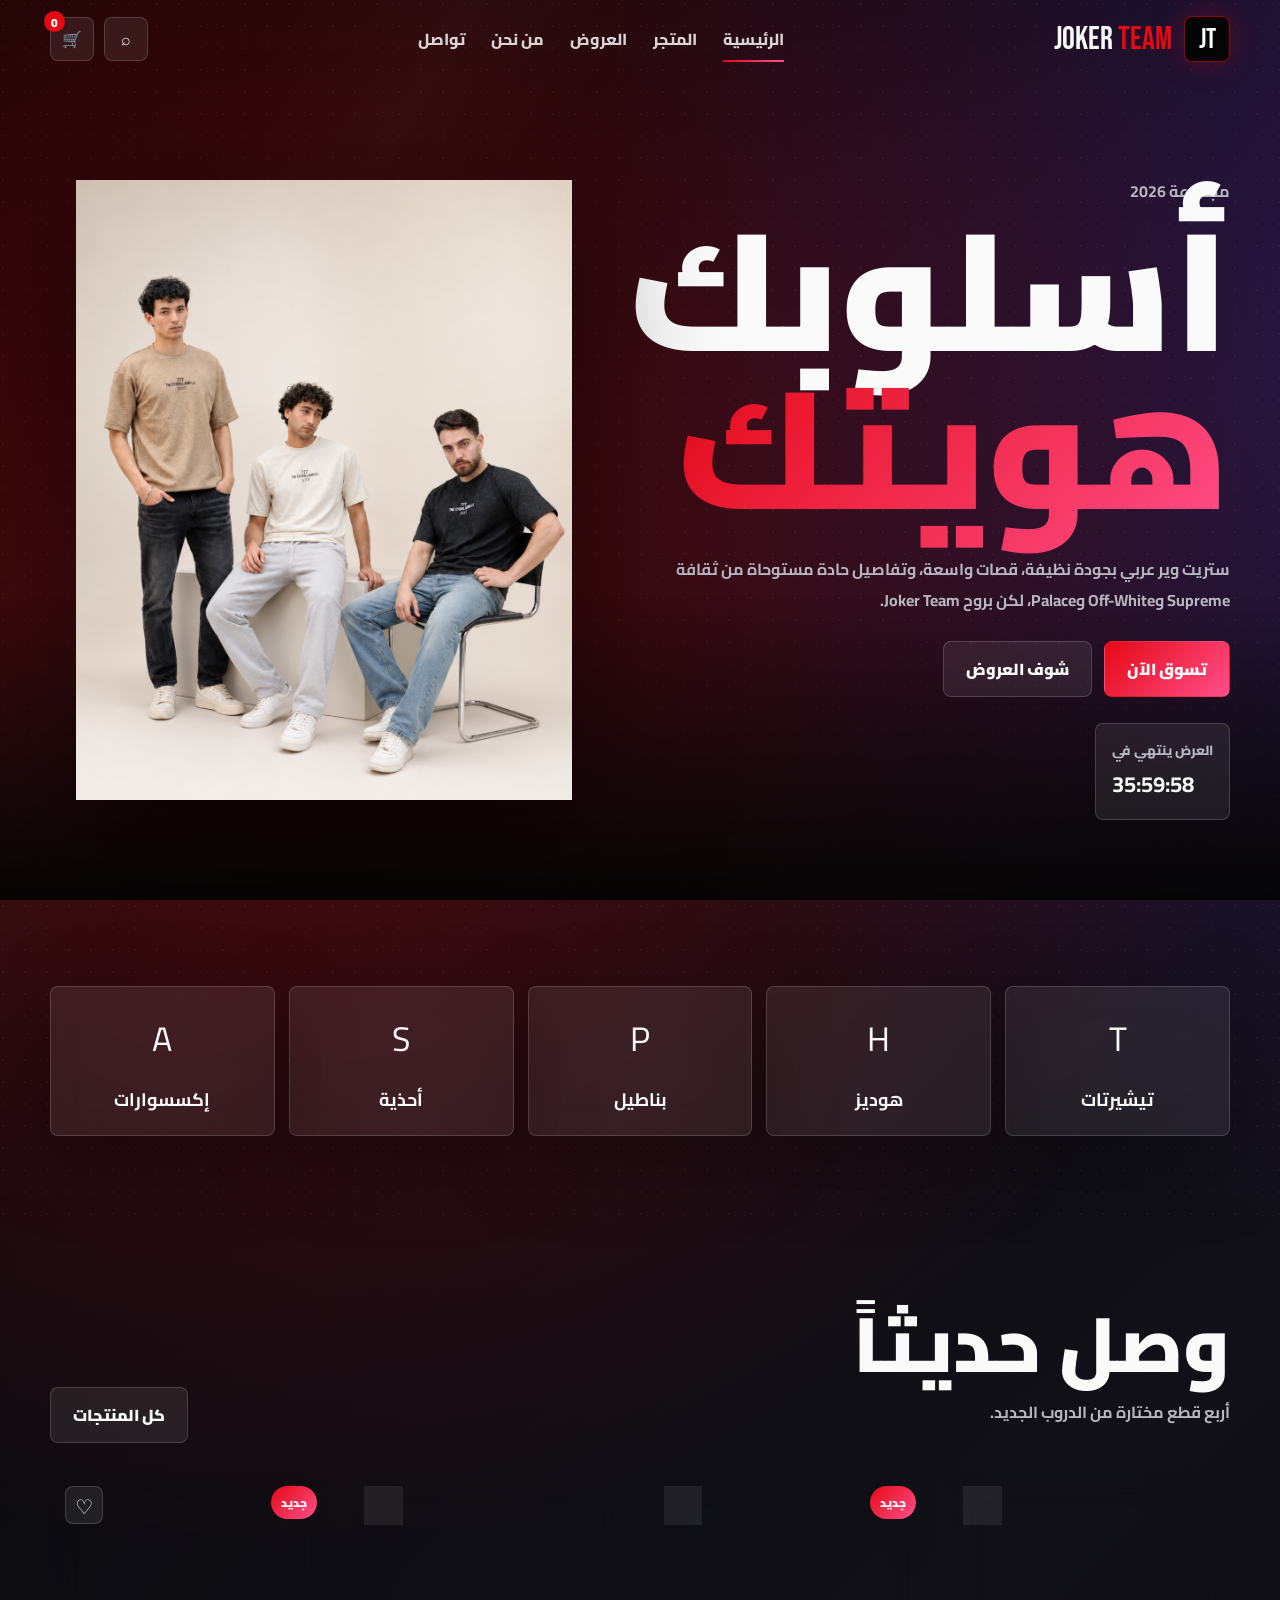
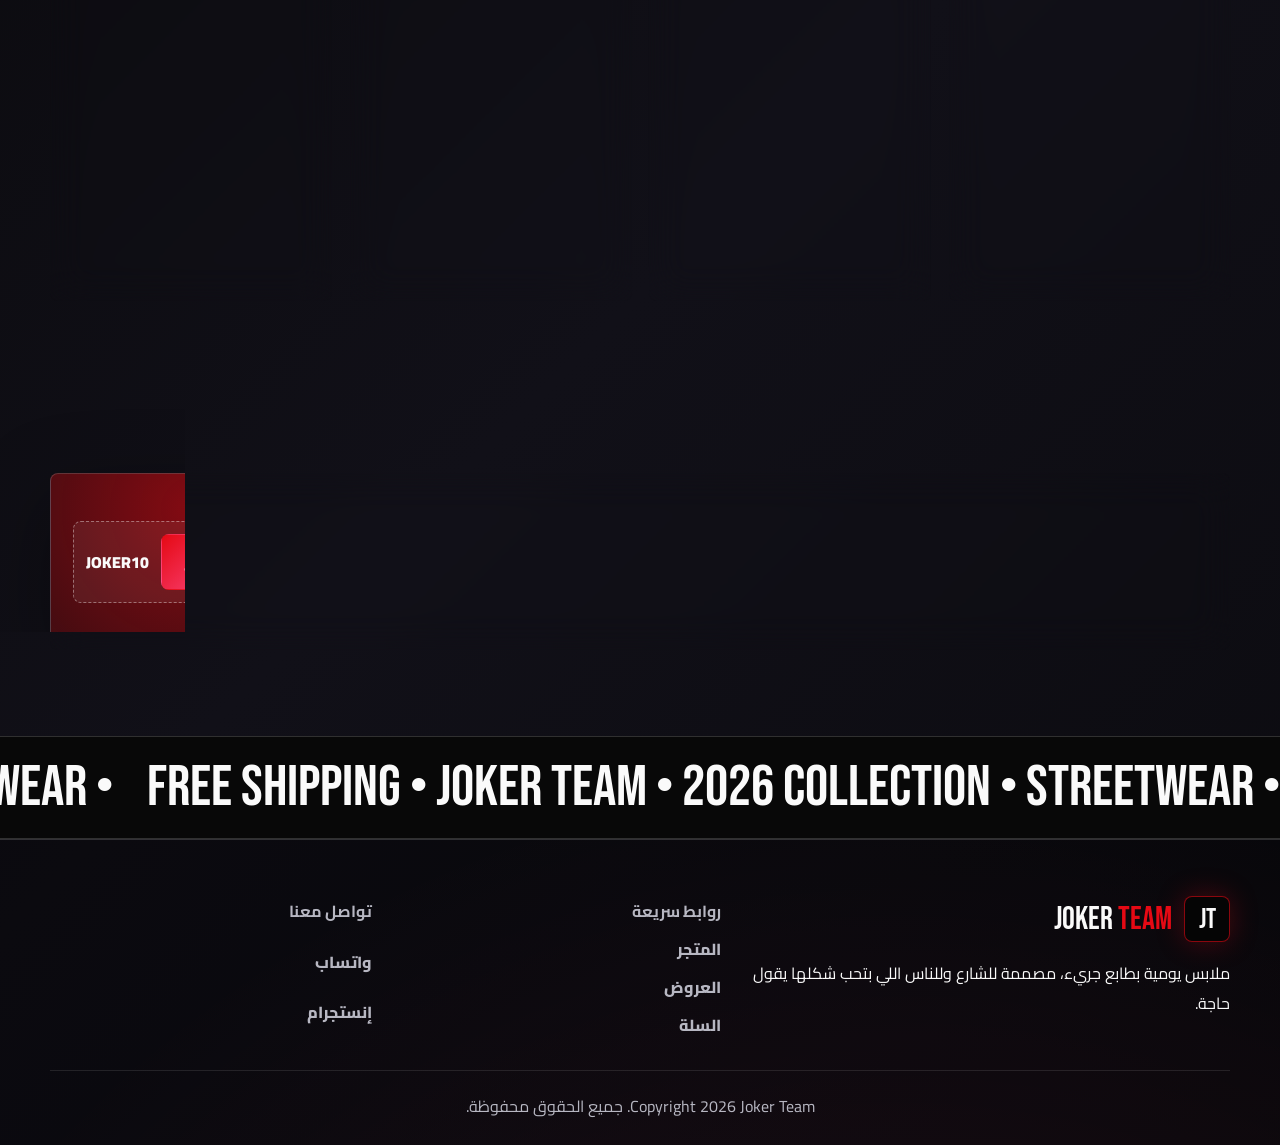
==== index.html @ e605598d "first upload" ====
<!DOCTYPE html>
<html lang="ar" dir="rtl">
<head>
  <meta charset="UTF-8">
  <meta name="viewport" content="width=device-width, initial-scale=1.0">
  <meta name="description" content="Joker Team متجر ستريت وير عربي بستايل عالمي، تيشيرتات، هوديز، بناطيل، أحذية وإكسسوارات.">
  <meta property="og:title" content="Joker Team | أسلوبك هويتك">
  <meta property="og:description" content="مجموعة 2026 من Joker Team بخصم أول طلب JOKER10.">
  <meta property="og:image" content="images/hero.png">
  <title>Joker Team | أسلوبك هويتك</title>
  <link rel="icon" href="data:image/svg+xml,%3Csvg xmlns='http://www.w3.org/2000/svg' viewBox='0 0 64 64'%3E%3Crect width='64' height='64' fill='%230A0A0A'/%3E%3Ctext x='32' y='43' font-size='28' text-anchor='middle' fill='%23E50914' font-family='Arial' font-weight='900'%3EJT%3C/text%3E%3C/svg%3E">
  <link rel="stylesheet" href="css/animations.css">
  <link rel="stylesheet" href="css/style.css">
</head>
<body>
  <div class="loader" data-loader><div class="loader-mark">JT</div></div>
  <header class="site-header" data-header>
    <nav class="navbar container" aria-label="التنقل الرئيسي">
      <a class="brand" href="index.html"><span class="brand-logo">JT</span><span class="brand-text">Joker <strong>Team</strong></span></a>
      <ul class="nav-links">
        <li><a class="active" href="index.html">الرئيسية</a></li>
        <li><a href="products.html">المتجر</a></li>
        <li><a href="offers.html">العروض</a></li>
        <li><a href="about.html">من نحن</a></li>
        <li><a href="contact.html">تواصل</a></li>
      </ul>
      <div class="nav-actions">
        <a class="icon-btn" href="search.html" aria-label="البحث">⌕</a>
        <a class="icon-btn" href="cart.html" aria-label="السلة">🛒<span class="cart-count" data-cart-count>0</span></a>
        <button class="menu-toggle" type="button" data-menu-toggle aria-label="فتح القائمة"><span></span><span></span><span></span></button>
      </div>
    </nav>
  </header>
  <aside class="mobile-drawer" data-mobile-drawer>
    <div class="drawer-top"><span class="brand-logo">JT</span><button class="drawer-close" data-drawer-close aria-label="إغلاق القائمة">×</button></div>
    <ul class="drawer-links">
      <li><a href="index.html">الرئيسية</a></li><li><a href="products.html">المتجر</a></li><li><a href="offers.html">العروض</a></li><li><a href="about.html">من نحن</a></li><li><a href="contact.html">تواصل</a></li>
    </ul>
  </aside>

  <main>
    <section class="hero">
      <div class="container hero-grid">
        <div class="hero-copy fade-in">
          <p class="eyebrow">مجموعة 2026</p>
          <h1>أسلوبك<br><span>هويتك</span></h1>
          <p>ستريت وير عربي بجودة نظيفة، قصات واسعة، وتفاصيل حادة مستوحاة من ثقافة Supreme وOff-White وPalace، لكن بروح Joker Team.</p>
          <div class="hero-actions">
            <a class="btn btn-primary" href="products.html">تسوق الآن</a>
            <a class="btn btn-ghost" href="offers.html">شوف العروض</a>
          </div>
          <div class="countdown"><small>العرض ينتهي في</small><strong data-countdown>36:00:00</strong></div>
        </div>
        <div class="hero-visual" data-parallax>
          <img class="float-animation" src="images/hero.png" alt="Joker Team 2026 collection" loading="eager">
        </div>
      </div>
    </section>

    <section class="section">
      <div class="container">
        <div class="category-strip fade-in">
          <a class="category-card" href="category.html?category=tshirts"><span class="category-icon">T</span><strong>تيشيرتات</strong></a>
          <a class="category-card" href="category.html?category=hoodies"><span class="category-icon">H</span><strong>هوديز</strong></a>
          <a class="category-card" href="category.html?category=pants"><span class="category-icon">P</span><strong>بناطيل</strong></a>
          <a class="category-card" href="category.html?category=shoes"><span class="category-icon">S</span><strong>أحذية</strong></a>
          <a class="category-card" href="category.html?category=accessories"><span class="category-icon">A</span><strong>إكسسوارات</strong></a>
        </div>
      </div>
    </section>

    <section class="section">
      <div class="container">
        <div class="section-title fade-in">
          <div><h2>وصل حديثاً</h2><p>أربع قطع مختارة من الدروب الجديد.</p></div>
          <a class="btn btn-ghost" href="products.html">كل المنتجات</a>
        </div>
        <div class="product-grid" data-featured-products></div>
      </div>
    </section>

    <section class="section">
      <div class="container">
        <div class="offers-banner glass-card fade-in">
          <div><h2>خصم 10% على أول طلب</h2><p>استخدم كود الخصم أثناء إتمام الطلب واستلم لوك جديد بسعر أخف.</p></div>
          <div class="coupon"><span>JOKER10</span><button class="btn btn-primary" type="button" data-copy-coupon="JOKER10">نسخ</button></div>
        </div>
      </div>
    </section>

    <div class="marquee" aria-hidden="true"><div class="marquee-track"><span>FREE SHIPPING • JOKER TEAM • 2026 COLLECTION • STREETWEAR • </span><span>FREE SHIPPING • JOKER TEAM • 2026 COLLECTION • STREETWEAR • </span></div></div>
  </main>

  <footer class="site-footer">
    <div class="container footer-grid">
      <div><a class="brand" href="index.html"><span class="brand-logo">JT</span><span class="brand-text">Joker <strong>Team</strong></span></a><p>ملابس يومية بطابع جريء، مصممة للشارع وللناس اللي بتحب شكلها يقول حاجة.</p></div>
      <div class="footer-links"><strong>روابط سريعة</strong><a href="products.html">المتجر</a><a href="offers.html">العروض</a><a href="cart.html">السلة</a></div>
      <div class="footer-links"><strong>تواصل معنا</strong><a href="https://wa.me/201014872526">واتساب</a><a href="https://instagram.com/jokerteam.eg">إنستجرام</a></div>
    </div>
    <div class="container copyright">Copyright 2026 Joker Team. جميع الحقوق محفوظة.</div>
  </footer>
  <nav class="bottom-nav"><a href="index.html">الرئيسية</a><a href="products.html">المتجر</a><a href="search.html">البحث</a><a href="cart.html">السلة</a></nav>
  <button class="scroll-top" data-scroll-top aria-label="الرجوع للأعلى">↑</button>
  <script src="js/products.js"></script>
  <script src="js/main.js"></script>
</body>
</html>
---- css/animations.css ----
@keyframes bodyShift {
  0% { background-position: 0% 50%; }
  50% { background-position: 100% 50%; }
  100% { background-position: 0% 50%; }
}

@keyframes noiseDrift {
  from { transform: translate3d(-2%, -1%, 0) rotate(0deg); }
  to { transform: translate3d(2%, 1%, 0) rotate(2deg); }
}

@keyframes floatProduct {
  0%, 100% { transform: translateY(0) rotate(-1deg); }
  50% { transform: translateY(-18px) rotate(1deg); }
}

@keyframes marquee {
  from { transform: translateX(0); }
  to { transform: translateX(50%); }
}

@keyframes shimmer {
  to { background-position: -200% 0; }
}

@keyframes toastIn {
  from { opacity: 0; transform: translateY(18px) scale(.96); }
  to { opacity: 1; transform: translateY(0) scale(1); }
}

@keyframes drawerIn {
  from { transform: translateX(100%); }
  to { transform: translateX(0); }
}

@keyframes fadeUp {
  from { opacity: 0; transform: translateY(28px); }
  to { opacity: 1; transform: translateY(0); }
}

@keyframes loaderOut {
  to { opacity: 0; visibility: hidden; }
}

.float-animation { animation: floatProduct 6s ease-in-out infinite; }

.fade-in {
  opacity: 0;
  transform: translateY(28px);
  transition: opacity .75s ease, transform .75s ease;
}

.fade-in.is-visible,
.stagger > * {
  opacity: 1;
  transform: translateY(0);
}

.stagger > * {
  animation: fadeUp .72s ease both;
}

.skeleton {
  min-height: 380px;
  border-radius: 8px;
  background: linear-gradient(90deg, rgba(255,255,255,.06), rgba(255,255,255,.16), rgba(255,255,255,.06));
  background-size: 200% 100%;
  animation: shimmer 1.2s linear infinite;
}

.loader.is-hidden { animation: loaderOut .45s ease forwards; }

@media (prefers-reduced-motion: reduce) {
  *,
  *::before,
  *::after {
    animation-duration: .01ms !important;
    animation-iteration-count: 1 !important;
    scroll-behavior: auto !important;
    transition-duration: .01ms !important;
  }
}
---- css/style.css ----
@import url("https://fonts.googleapis.com/css2?family=Cairo:wght@400;600;700;800;900&family=Bebas+Neue&display=swap");

:root {
  --primary: #E50914;
  --black: #0A0A0A;
  --white: #FAFAFA;
  --muted: #B7B7C2;
  --glass: rgba(255,255,255,0.08);
  --glass-strong: rgba(255,255,255,0.14);
  --line: rgba(255,255,255,0.16);
  --gradient: linear-gradient(135deg, #E50914, #FF4F8B);
  --shadow: 0 24px 80px rgba(0,0,0,.34);
  --radius: 8px;
  --container: min(1180px, calc(100vw - 32px));
}

* { box-sizing: border-box; }

html {
  scroll-behavior: smooth;
}

body {
  min-height: 100vh;
  margin: 0;
  direction: rtl;
  overflow-x: hidden;
  color: var(--white);
  font-family: "Cairo", system-ui, -apple-system, BlinkMacSystemFont, "Segoe UI", sans-serif;
  background:
    radial-gradient(circle at 16% 14%, rgba(229,9,20,.34), transparent 28%),
    radial-gradient(circle at 84% 8%, rgba(146,58,255,.24), transparent 25%),
    radial-gradient(circle at 50% 92%, rgba(255,79,139,.18), transparent 32%),
    linear-gradient(135deg, #050505, #111018 45%, #050506);
  background-size: 140% 140%;
  animation: bodyShift 18s ease-in-out infinite;
}

body::before {
  content: "";
  position: fixed;
  inset: -35%;
  z-index: -1;
  pointer-events: none;
  opacity: .32;
  background:
    radial-gradient(circle, rgba(255,255,255,.12) 1px, transparent 1px) 0 0 / 22px 22px,
    linear-gradient(120deg, transparent 28%, rgba(255,255,255,.08), transparent 44%);
  filter: blur(.2px);
  animation: noiseDrift 12s ease-in-out infinite alternate;
}

a { color: inherit; text-decoration: none; }
img { max-width: 100%; display: block; }
button, input, textarea, select { font: inherit; }
button { cursor: pointer; }

.container {
  width: var(--container);
  margin-inline: auto;
}

.site-header {
  position: fixed;
  inset: 0 0 auto;
  z-index: 1000;
  transition: background .25s ease, border-color .25s ease, transform .25s ease;
  border-bottom: 1px solid transparent;
}

.site-header.is-scrolled,
.site-header.solid {
  background: rgba(10,10,10,.78);
  border-color: var(--line);
  backdrop-filter: blur(18px);
}

.navbar {
  min-height: 78px;
  display: flex;
  align-items: center;
  justify-content: space-between;
  gap: 20px;
}

.brand {
  display: inline-flex;
  align-items: center;
  gap: 12px;
  min-width: max-content;
}

.brand-logo {
  width: 46px;
  height: 46px;
  display: grid;
  place-items: center;
  border: 1px solid rgba(229,9,20,.6);
  border-radius: var(--radius);
  color: var(--white);
  background: #050505;
  font-family: "Bebas Neue", Impact, sans-serif;
  font-size: 28px;
  box-shadow: 0 0 28px rgba(229,9,20,.28);
}

.brand-text {
  direction: ltr;
  font-family: "Bebas Neue", Impact, sans-serif;
  font-size: 32px;
  letter-spacing: 0;
}

.brand-text strong { color: var(--primary); font-weight: 400; }

.nav-links {
  display: flex;
  align-items: center;
  gap: 26px;
  padding: 0;
  margin: 0;
  list-style: none;
  color: rgba(250,250,250,.84);
  font-weight: 800;
}

.nav-links a {
  position: relative;
  padding-block: 10px;
}

.nav-links a::after {
  content: "";
  position: absolute;
  right: 0;
  bottom: 2px;
  width: 0;
  height: 2px;
  background: var(--gradient);
  transition: width .25s ease;
}

.nav-links a:hover::after,
.nav-links a.active::after { width: 100%; }

.nav-actions {
  display: flex;
  align-items: center;
  gap: 10px;
}

.icon-btn,
.menu-toggle,
.qty-btn,
.wish-btn,
.remove-btn,
.quick-view {
  border: 1px solid var(--line);
  color: var(--white);
  background: var(--glass);
  border-radius: var(--radius);
  backdrop-filter: blur(14px);
}

.icon-btn {
  position: relative;
  width: 44px;
  height: 44px;
  display: grid;
  place-items: center;
}

.cart-count {
  position: absolute;
  top: -7px;
  left: -7px;
  min-width: 21px;
  height: 21px;
  display: grid;
  place-items: center;
  padding-inline: 5px;
  border-radius: 999px;
  background: var(--primary);
  font-size: 12px;
  font-weight: 900;
}

.menu-toggle {
  display: none;
  width: 44px;
  height: 44px;
  padding: 11px;
}

.menu-toggle span {
  display: block;
  height: 2px;
  margin: 5px 0;
  background: var(--white);
}

.mobile-drawer {
  position: fixed;
  inset: 0 0 0 auto;
  z-index: 1200;
  width: min(340px, 86vw);
  padding: 26px;
  background: rgba(10,10,10,.94);
  border-left: 1px solid var(--line);
  backdrop-filter: blur(22px);
  transform: translateX(105%);
  transition: transform .3s ease;
}

.mobile-drawer.is-open { transform: translateX(0); }

.drawer-top {
  display: flex;
  justify-content: space-between;
  align-items: center;
  margin-bottom: 24px;
}

.drawer-close {
  width: 42px;
  height: 42px;
  border: 0;
  border-radius: var(--radius);
  color: var(--white);
  background: var(--primary);
  font-size: 24px;
}

.drawer-links {
  display: grid;
  gap: 10px;
  padding: 0;
  margin: 0;
  list-style: none;
}

.drawer-links a {
  display: block;
  padding: 14px;
  border-radius: var(--radius);
  background: var(--glass);
  font-weight: 800;
}

.page-main { padding-top: 78px; }

.hero {
  min-height: 100vh;
  display: grid;
  align-items: center;
  position: relative;
  overflow: hidden;
  padding: 120px 0 40px;
}

.hero::after {
  content: "";
  position: absolute;
  inset: auto 0 0;
  height: 34%;
  background: linear-gradient(to top, rgba(5,5,5,.95), transparent);
  pointer-events: none;
}

.hero-grid {
  position: relative;
  z-index: 1;
  display: grid;
  grid-template-columns: 1.02fr .98fr;
  gap: 42px;
  align-items: center;
}

.eyebrow,
.breadcrumb {
  color: #FF778F;
  font-weight: 900;
}

.hero h1,
.page-hero h1,
.section-title h2 {
  margin: 0;
  line-height: .95;
  font-weight: 900;
}

.hero h1 {
  font-family: "Bebas Neue", "Cairo", Impact, sans-serif;
  font-size: clamp(4.8rem, 13vw, 10.5rem);
  text-transform: uppercase;
}

.hero h1 span,
.gradient-text {
  background: var(--gradient);
  -webkit-background-clip: text;
  background-clip: text;
  color: transparent;
}

.hero p,
.page-hero p,
.section-title p {
  color: var(--muted);
  line-height: 1.9;
  font-weight: 700;
}

.hero-actions,
.row-actions {
  display: flex;
  flex-wrap: wrap;
  gap: 12px;
  margin-top: 26px;
}

.btn {
  min-height: 48px;
  display: inline-flex;
  align-items: center;
  justify-content: center;
  gap: 8px;
  padding: 12px 22px;
  border: 1px solid transparent;
  border-radius: var(--radius);
  font-weight: 900;
  transition: transform .2s ease, background .2s ease, border-color .2s ease;
}

.btn:hover { transform: translateY(-2px); }
.btn-primary { background: var(--gradient); color: var(--white); }
.btn-ghost { background: var(--glass); border-color: var(--line); color: var(--white); }
.btn-dark { background: var(--black); color: var(--white); }
.btn-full { width: 100%; }

.countdown {
  width: fit-content;
  margin-top: 26px;
  padding: 14px 16px;
  border: 1px solid var(--line);
  border-radius: var(--radius);
  background: var(--glass);
  backdrop-filter: blur(18px);
}

.countdown small { display: block; color: var(--muted); font-weight: 800; }
.countdown strong { direction: ltr; display: block; font-size: 22px; letter-spacing: 0; }

.hero-visual {
  position: relative;
  min-height: 560px;
  display: grid;
  place-items: center;
  isolation: isolate;
}

.hero-visual::before {
  content: "";
  position: absolute;
  inset: 8% 2% 0;
  z-index: -1;
  border-radius: 999px;
  background: radial-gradient(circle, rgba(229,9,20,.42), transparent 62%);
  filter: blur(12px);
}

.hero-visual img {
  max-height: 620px;
  object-fit: contain;
  filter: drop-shadow(0 34px 70px rgba(0,0,0,.58));
}

.section {
  padding: 86px 0;
}

.section-title {
  display: flex;
  align-items: end;
  justify-content: space-between;
  gap: 22px;
  margin-bottom: 28px;
}

.section-title h2,
.page-hero h1 {
  font-size: clamp(2.2rem, 6vw, 5rem);
}

.category-strip {
  display: grid;
  grid-template-columns: repeat(5, 1fr);
  gap: 14px;
}

.category-card,
.glass-card,
.product-card,
.timeline-item,
.value-card,
.contact-card,
.summary-card,
.checkout-card {
  border: 1px solid var(--line);
  border-radius: var(--radius);
  background: var(--glass);
  backdrop-filter: blur(18px);
  box-shadow: var(--shadow);
}

.category-card {
  min-height: 150px;
  display: grid;
  place-items: center;
  gap: 10px;
  padding: 18px;
  text-align: center;
  transition: transform .2s ease, background .2s ease;
}

.category-card:hover { transform: translateY(-6px); background: var(--glass-strong); }
.category-icon { font-size: 34px; }
.category-card strong { font-size: 18px; }

.product-grid {
  display: grid;
  grid-template-columns: repeat(4, 1fr);
  gap: 18px;
}

.product-card {
  position: relative;
  overflow: hidden;
  padding: 14px;
  min-height: 430px;
  transition: transform .22s ease, border-color .22s ease;
}

.product-card:hover {
  transform: translateY(-7px);
  border-color: rgba(229,9,20,.55);
}

.product-media {
  position: relative;
  height: 270px;
  display: grid;
  place-items: center;
  overflow: hidden;
  border-radius: var(--radius);
  background:
    radial-gradient(circle at 30% 10%, rgba(255,255,255,.14), transparent 34%),
    rgba(255,255,255,.06);
}

.product-media img {
  width: 100%;
  height: 100%;
  object-fit: contain;
  padding: 12px;
  transition: transform .28s ease;
}

.product-card:hover .product-media img { transform: scale(1.06); }

.badge {
  position: absolute;
  z-index: 2;
  top: 14px;
  right: 14px;
  padding: 5px 10px;
  border-radius: 999px;
  background: var(--gradient);
  font-size: 12px;
  font-weight: 900;
}

.wish-btn {
  position: absolute;
  z-index: 3;
  top: 14px;
  left: 14px;
  width: 38px;
  height: 38px;
  font-size: 20px;
}

.wish-btn.is-active { background: var(--primary); border-color: var(--primary); }

.quick-view {
  position: absolute;
  right: 14px;
  left: 14px;
  bottom: 14px;
  min-height: 42px;
  opacity: 0;
  transform: translateY(12px);
  transition: .22s ease;
  font-weight: 900;
}

.product-card:hover .quick-view { opacity: 1; transform: translateY(0); }

.product-info h3 {
  min-height: 52px;
  margin: 16px 0 8px;
  font-size: 18px;
  line-height: 1.45;
}

.price-row {
  display: flex;
  align-items: center;
  justify-content: space-between;
  gap: 12px;
}

.price {
  color: #FF778F;
  font-weight: 900;
}

.cart-mini {
  width: 46px;
  height: 42px;
  border: 0;
  border-radius: var(--radius);
  color: var(--white);
  background: var(--primary);
  font-weight: 900;
}

.offers-banner {
  overflow: hidden;
  display: grid;
  grid-template-columns: 1fr auto;
  align-items: center;
  gap: 24px;
  padding: 36px;
  background:
    radial-gradient(circle at 12% 20%, rgba(229,9,20,.55), transparent 34%),
    radial-gradient(circle at 92% 12%, rgba(255,79,139,.32), transparent 30%),
    #0D0D10;
}

.coupon {
  display: inline-flex;
  align-items: center;
  gap: 12px;
  padding: 12px;
  border: 1px dashed rgba(255,255,255,.38);
  border-radius: var(--radius);
  background: rgba(255,255,255,.06);
  direction: ltr;
  font-weight: 900;
}

.marquee {
  overflow: hidden;
  border-block: 1px solid var(--line);
  background: #080808;
}

.marquee-track {
  display: flex;
  width: max-content;
  gap: 34px;
  padding: 16px 0;
  color: var(--white);
  font-family: "Bebas Neue", Impact, sans-serif;
  font-size: clamp(1.8rem, 5vw, 3.6rem);
  animation: marquee 22s linear infinite;
  direction: ltr;
}

.page-hero {
  padding: 132px 0 62px;
  background:
    radial-gradient(circle at 14% 20%, rgba(229,9,20,.35), transparent 30%),
    radial-gradient(circle at 90% 10%, rgba(255,79,139,.18), transparent 28%);
}

.filter-bar {
  position: sticky;
  top: 86px;
  z-index: 20;
  display: flex;
  align-items: center;
  justify-content: space-between;
  gap: 16px;
  margin-bottom: 22px;
  padding: 12px;
  border: 1px solid var(--line);
  border-radius: var(--radius);
  background: rgba(10,10,10,.82);
  backdrop-filter: blur(18px);
}

.filter-tabs,
.filter-tools {
  display: flex;
  align-items: center;
  flex-wrap: wrap;
  gap: 8px;
}

.filter-btn,
select,
input,
textarea {
  border: 1px solid var(--line);
  border-radius: var(--radius);
  color: var(--white);
  background: rgba(255,255,255,.07);
}

.filter-btn {
  min-height: 42px;
  padding: 9px 14px;
  font-weight: 900;
}

.filter-btn.active,
.filter-btn:hover {
  background: var(--primary);
  border-color: var(--primary);
}

input,
select,
textarea {
  width: 100%;
  padding: 13px 14px;
  outline: none;
}

select option { color: #111; }
textarea { min-height: 130px; resize: vertical; }

.form-grid {
  display: grid;
  grid-template-columns: repeat(2, 1fr);
  gap: 14px;
}

.field { display: grid; gap: 8px; }
.field.full { grid-column: 1 / -1; }
.field label { color: rgba(250,250,250,.86); font-weight: 800; }
.error { min-height: 19px; color: #FF8AA0; font-size: 13px; font-weight: 800; }

.shop-meta {
  display: flex;
  justify-content: space-between;
  align-items: center;
  margin-bottom: 18px;
  color: var(--muted);
  font-weight: 800;
}

.empty-state {
  display: none;
  padding: 30px;
  text-align: center;
  color: var(--muted);
}

.empty-state.is-visible { display: block; }

.checkout-layout {
  display: grid;
  grid-template-columns: 1fr .9fr;
  gap: 22px;
  align-items: start;
}

.cart-list {
  display: grid;
  gap: 12px;
}

.cart-item {
  display: grid;
  grid-template-columns: 86px 1fr auto;
  align-items: center;
  gap: 14px;
  padding: 12px;
  border: 1px solid var(--line);
  border-radius: var(--radius);
  background: rgba(255,255,255,.06);
}

.cart-item img {
  width: 86px;
  height: 86px;
  object-fit: contain;
  border-radius: var(--radius);
  background: rgba(255,255,255,.08);
}

.cart-item h3 { margin: 0 0 6px; font-size: 16px; }
.cart-item p { margin: 0; color: var(--muted); font-weight: 800; }

.qty-control {
  display: flex;
  align-items: center;
  gap: 8px;
}

.qty-btn,
.remove-btn {
  width: 34px;
  height: 34px;
}

.remove-btn { color: #FF8AA0; }

.summary-card,
.checkout-card,
.contact-card,
.glass-card,
.value-card,
.timeline-item {
  padding: 22px;
}

.summary-line {
  display: flex;
  justify-content: space-between;
  gap: 12px;
  padding: 10px 0;
  border-bottom: 1px solid rgba(255,255,255,.1);
  color: var(--muted);
  font-weight: 800;
}

.summary-line.total {
  color: var(--white);
  font-size: 22px;
}

.discount-box {
  display: flex;
  gap: 8px;
  margin-top: 16px;
}

.discount-box input { direction: ltr; }

.payment-option {
  display: flex;
  align-items: center;
  gap: 10px;
  padding: 13px;
  border: 1px solid var(--line);
  border-radius: var(--radius);
  background: rgba(255,255,255,.06);
}

.payment-option input { width: auto; }

.success-message {
  display: none;
  margin-top: 14px;
  padding: 16px;
  border-radius: var(--radius);
  background: rgba(22, 163, 74, .16);
  border: 1px solid rgba(22, 163, 74, .38);
  color: #B7FFD0;
  font-weight: 900;
}

.success-message.is-visible { display: block; }

.timeline {
  display: grid;
  gap: 14px;
}

.timeline-item {
  display: grid;
  grid-template-columns: 110px 1fr;
  gap: 18px;
}

.timeline-item strong {
  color: #FF778F;
  font-size: 24px;
}

.values-grid,
.contact-grid {
  display: grid;
  grid-template-columns: repeat(3, 1fr);
  gap: 18px;
}

.contact-layout {
  display: grid;
  grid-template-columns: .86fr 1.14fr;
  gap: 22px;
}

.contact-list {
  display: grid;
  gap: 12px;
  margin-top: 18px;
}

.map-placeholder {
  min-height: 240px;
  display: grid;
  place-items: center;
  margin-top: 18px;
  border: 1px solid var(--line);
  border-radius: var(--radius);
  background:
    linear-gradient(90deg, rgba(255,255,255,.04) 1px, transparent 1px),
    linear-gradient(rgba(255,255,255,.04) 1px, transparent 1px);
  background-size: 28px 28px;
  color: var(--muted);
  font-weight: 900;
}

.search-panel {
  display: grid;
  gap: 18px;
}

.site-footer {
  padding: 56px 0 24px;
  border-top: 1px solid var(--line);
  background: rgba(0,0,0,.34);
}

.footer-grid {
  display: grid;
  grid-template-columns: 1.2fr .8fr .8fr;
  gap: 26px;
}

.footer-links {
  display: grid;
  gap: 8px;
  color: var(--muted);
  font-weight: 800;
}

.copyright {
  margin-top: 30px;
  padding-top: 20px;
  border-top: 1px solid rgba(255,255,255,.1);
  color: var(--muted);
  text-align: center;
}

.toast-container {
  position: fixed;
  left: 18px;
  bottom: 18px;
  z-index: 2000;
  display: grid;
  gap: 10px;
}

.toast {
  padding: 13px 16px;
  border: 1px solid var(--line);
  border-radius: var(--radius);
  background: rgba(10,10,10,.88);
  backdrop-filter: blur(14px);
  box-shadow: var(--shadow);
  animation: toastIn .25s ease both;
  font-weight: 900;
}

.scroll-top {
  position: fixed;
  right: 18px;
  bottom: 18px;
  z-index: 900;
  width: 46px;
  height: 46px;
  border: 0;
  border-radius: var(--radius);
  color: var(--white);
  background: var(--primary);
  opacity: 0;
  pointer-events: none;
  transition: opacity .2s ease;
}

.scroll-top.is-visible { opacity: 1; pointer-events: auto; }

.loader {
  position: fixed;
  inset: 0;
  z-index: 3000;
  display: grid;
  place-items: center;
  background: #050505;
}

.loader-mark {
  width: 72px;
  height: 72px;
  display: grid;
  place-items: center;
  border-radius: var(--radius);
  background: var(--gradient);
  font-family: "Bebas Neue", Impact, sans-serif;
  font-size: 42px;
}

.bottom-nav {
  display: none;
}

.sr-only {
  position: absolute;
  width: 1px;
  height: 1px;
  padding: 0;
  margin: -1px;
  overflow: hidden;
  clip: rect(0,0,0,0);
  white-space: nowrap;
  border: 0;
}

@media (max-width: 1199px) {
  .product-grid,
  .category-strip,
  .values-grid { grid-template-columns: repeat(2, 1fr); }

  .checkout-layout,
  .contact-layout,
  .hero-grid { grid-template-columns: 1fr; }

  .hero-visual { min-height: 440px; }
}

@media (max-width: 767px) {
  .navbar { min-height: 68px; }
  .brand-text { display: none; }
  .nav-links { display: none; }
  .menu-toggle { display: block; }
  .page-main { padding-top: 68px; padding-bottom: 70px; }
  .hero { padding-top: 92px; }
  .hero h1 { font-size: clamp(4.4rem, 22vw, 7rem); }
  .hero-visual { min-height: 360px; }
  .section { padding: 58px 0; }
  .section-title { display: block; }
  .category-strip,
  .product-grid,
  .values-grid,
  .contact-grid,
  .footer-grid,
  .form-grid { grid-template-columns: 1fr; }
  .filter-bar { position: static; display: grid; }
  .filter-tools { display: grid; grid-template-columns: 1fr; }
  .offers-banner { grid-template-columns: 1fr; padding: 24px; }
  .cart-item { grid-template-columns: 70px 1fr; }
  .cart-item-actions { grid-column: 1 / -1; display: flex; justify-content: space-between; }
  .timeline-item { grid-template-columns: 1fr; }
  .discount-box { flex-direction: column; }
  .bottom-nav {
    position: fixed;
    right: 0;
    left: 0;
    bottom: 0;
    z-index: 950;
    display: grid;
    grid-template-columns: repeat(4, 1fr);
    background: rgba(10,10,10,.9);
    border-top: 1px solid var(--line);
    backdrop-filter: blur(16px);
  }
  .bottom-nav a {
    min-height: 58px;
    display: grid;
    place-items: center;
    color: var(--muted);
    font-size: 12px;
    font-weight: 900;
  }
}
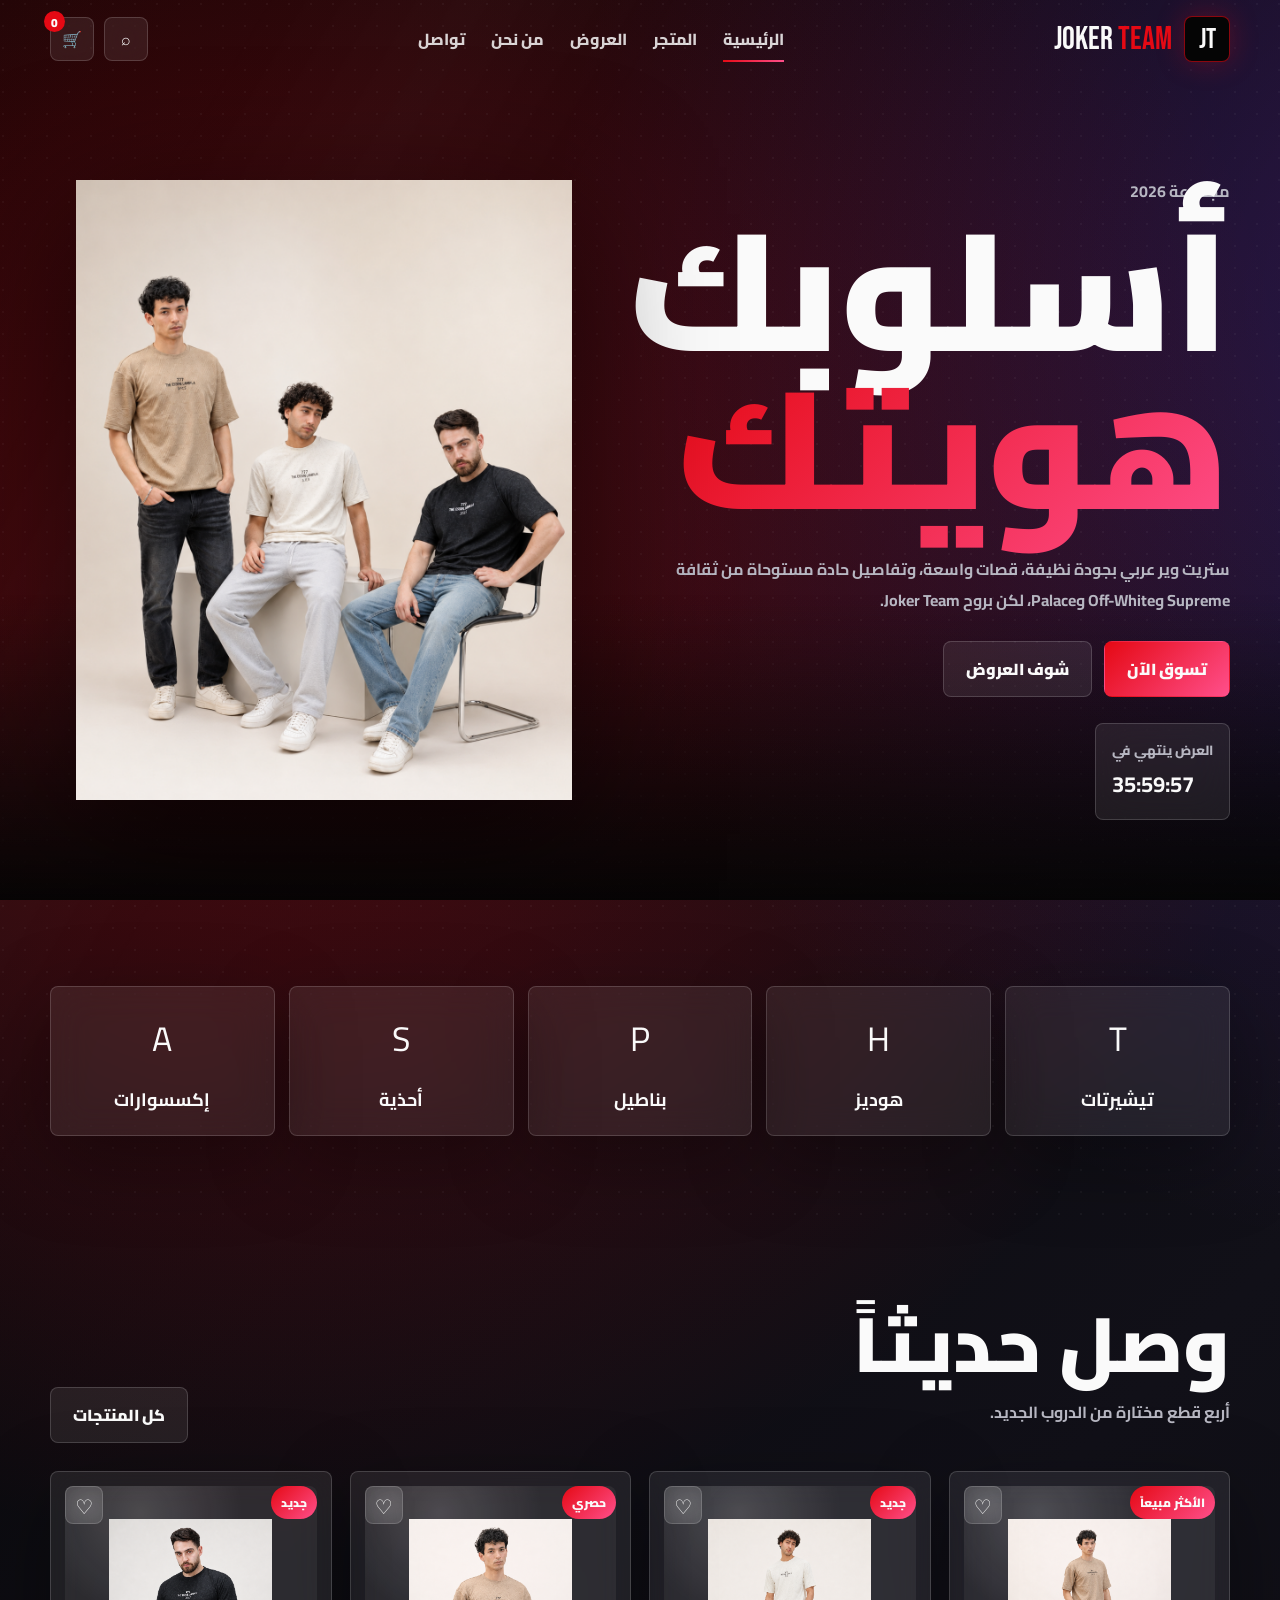
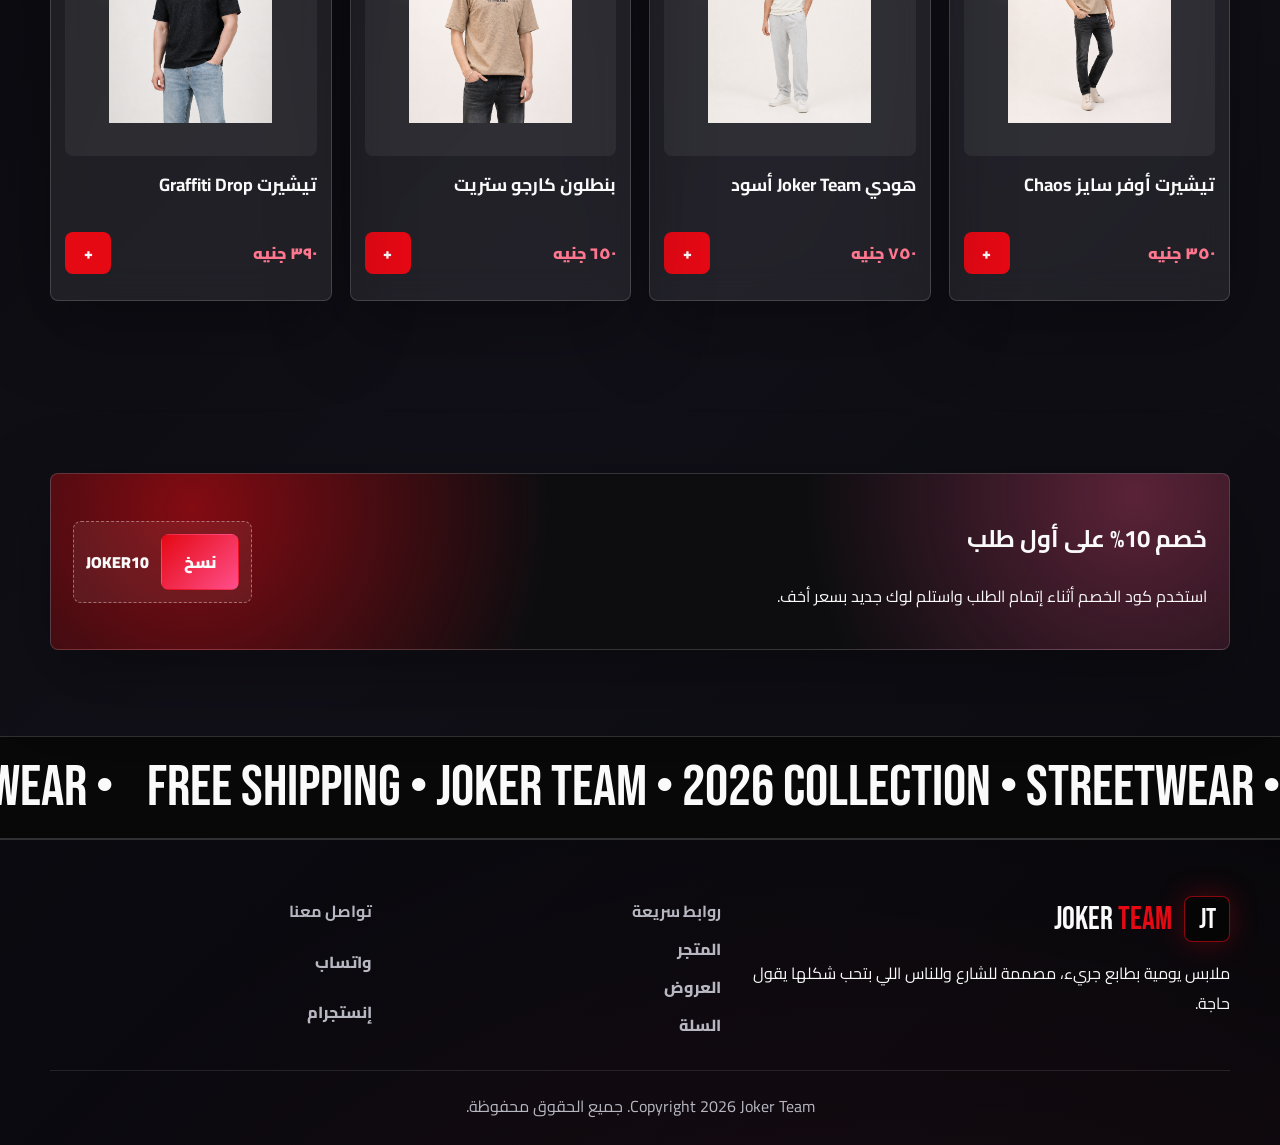
==== commit f5b2d038: "optimize images" ====
--- a/index.html
+++ b/index.html
@@ -52,7 +52,7 @@
           <div class="countdown"><small>العرض ينتهي في</small><strong data-countdown>36:00:00</strong></div>
         </div>
         <div class="hero-visual" data-parallax>
-          <img class="float-animation" src="images/hero.png" alt="Joker Team 2026 collection" loading="eager">
+          <img class="float-animation" src="images/hero.png"loading="lazy" decoding="async" alt="Joker Team 2026 collection" loading="eager">
         </div>
       </div>
     </section>
--- a/css/style.css
+++ b/css/style.css
@@ -460,11 +460,16 @@
 }
 
 .product-media img {
-  width: 100%;
-  height: 100%;
-  object-fit: contain;
-  padding: 12px;
-  transition: transform .28s ease;
+    width: 100%;
+    height: 220px;
+
+    object-fit: contain;
+
+    padding: 8px;
+
+    background: transparent;
+
+    transition: transform .28s ease;
 }
 
 .product-card:hover .product-media img { transform: scale(1.06); }
@@ -990,3 +995,170 @@
     font-weight: 900;
   }
 }
+@media (max-width: 768px) {
+
+  body::before,
+  body::after {
+    animation: none !important;
+    filter: blur(8px);
+  }
+
+  .hero-bg::before,
+  .hero-bg::after {
+    animation: none !important;
+  }
+
+  .product-card,
+  .product {
+    backdrop-filter: blur(8px);
+    -webkit-backdrop-filter: blur(8px);
+  }
+
+  .hero-image,
+  .hero-img img {
+    max-height: 420px;
+    object-fit: contain;
+  }
+
+}
+@media (max-width: 768px) {
+  * {
+    animation: none !important;
+    transition: none !important;
+  }
+
+  body::before,
+  body::after,
+  .hero-bg::before,
+  .hero-bg::after {
+    display: none !important;
+  }
+
+  body {
+    background: linear-gradient(135deg, #f8f9fd, #edf2fb) !important;
+  }
+
+  .product,
+  .product-card,
+  .cat,
+  .hero-img,
+  .category-card {
+    backdrop-filter: none !important;
+    -webkit-backdrop-filter: none !important;
+    box-shadow: 0 10px 28px rgba(0,0,0,.08) !important;
+  }
+
+  .product img,
+  .product-media img {
+    height: 180px !important;
+    padding: 6px !important;
+  }
+
+  .hero-img img,
+  .hero-image {
+    max-height: 330px !important;
+  }
+}
+@media (max-width: 768px) {
+
+  html {
+    scroll-behavior: auto !important;
+  }
+
+  *,
+  *::before,
+  *::after {
+    animation: none !important;
+    transition: none !important;
+    transform: none !important;
+    filter: none !important;
+    backdrop-filter: none !important;
+    -webkit-backdrop-filter: none !important;
+  }
+
+  .product:hover,
+  .product-card:hover,
+  .cat:hover,
+  .category-card:hover,
+  .btn:hover {
+    transform: none !important;
+  }
+
+  body::before,
+  body::after,
+  .hero::before,
+  .hero::after,
+  .hero-bg::before,
+  .hero-bg::after {
+    display: none !important;
+  }
+
+  .product,
+  .product-card,
+  .cat,
+  .category-card,
+  .hero-img,
+  .hero-image,
+  .header,
+  .site-header {
+    background: rgba(255, 255, 255, 0.92) !important;
+    box-shadow: none !important;
+  }
+
+  .products,
+  .categories {
+    gap: 12px !important;
+  }
+
+  .product img,
+  .product-media img {
+    height: 160px !important;
+    padding: 4px !important;
+  }
+
+  .hero-img img,
+  .hero-image {
+    max-height: 280px !important;
+  }
+}
+@media (max-width: 768px) {
+
+  body {
+    background: #f6f7fb !important;
+  }
+
+  body::before,
+  body::after,
+  .hero::before,
+  .hero::after,
+  .hero-bg::before,
+  .hero-bg::after {
+    content: none !important;
+    display: none !important;
+  }
+
+  .header,
+  .site-header {
+    position: sticky !important;
+    top: 0;
+    backdrop-filter: none !important;
+    -webkit-backdrop-filter: none !important;
+  }
+
+  img {
+    content-visibility: auto;
+  }
+
+  .product,
+  .product-card,
+  .cat,
+  .category-card,
+  .hero-img {
+    will-change: auto !important;
+    transform: none !important;
+    filter: none !important;
+    backdrop-filter: none !important;
+    -webkit-backdrop-filter: none !important;
+  }
+
+}
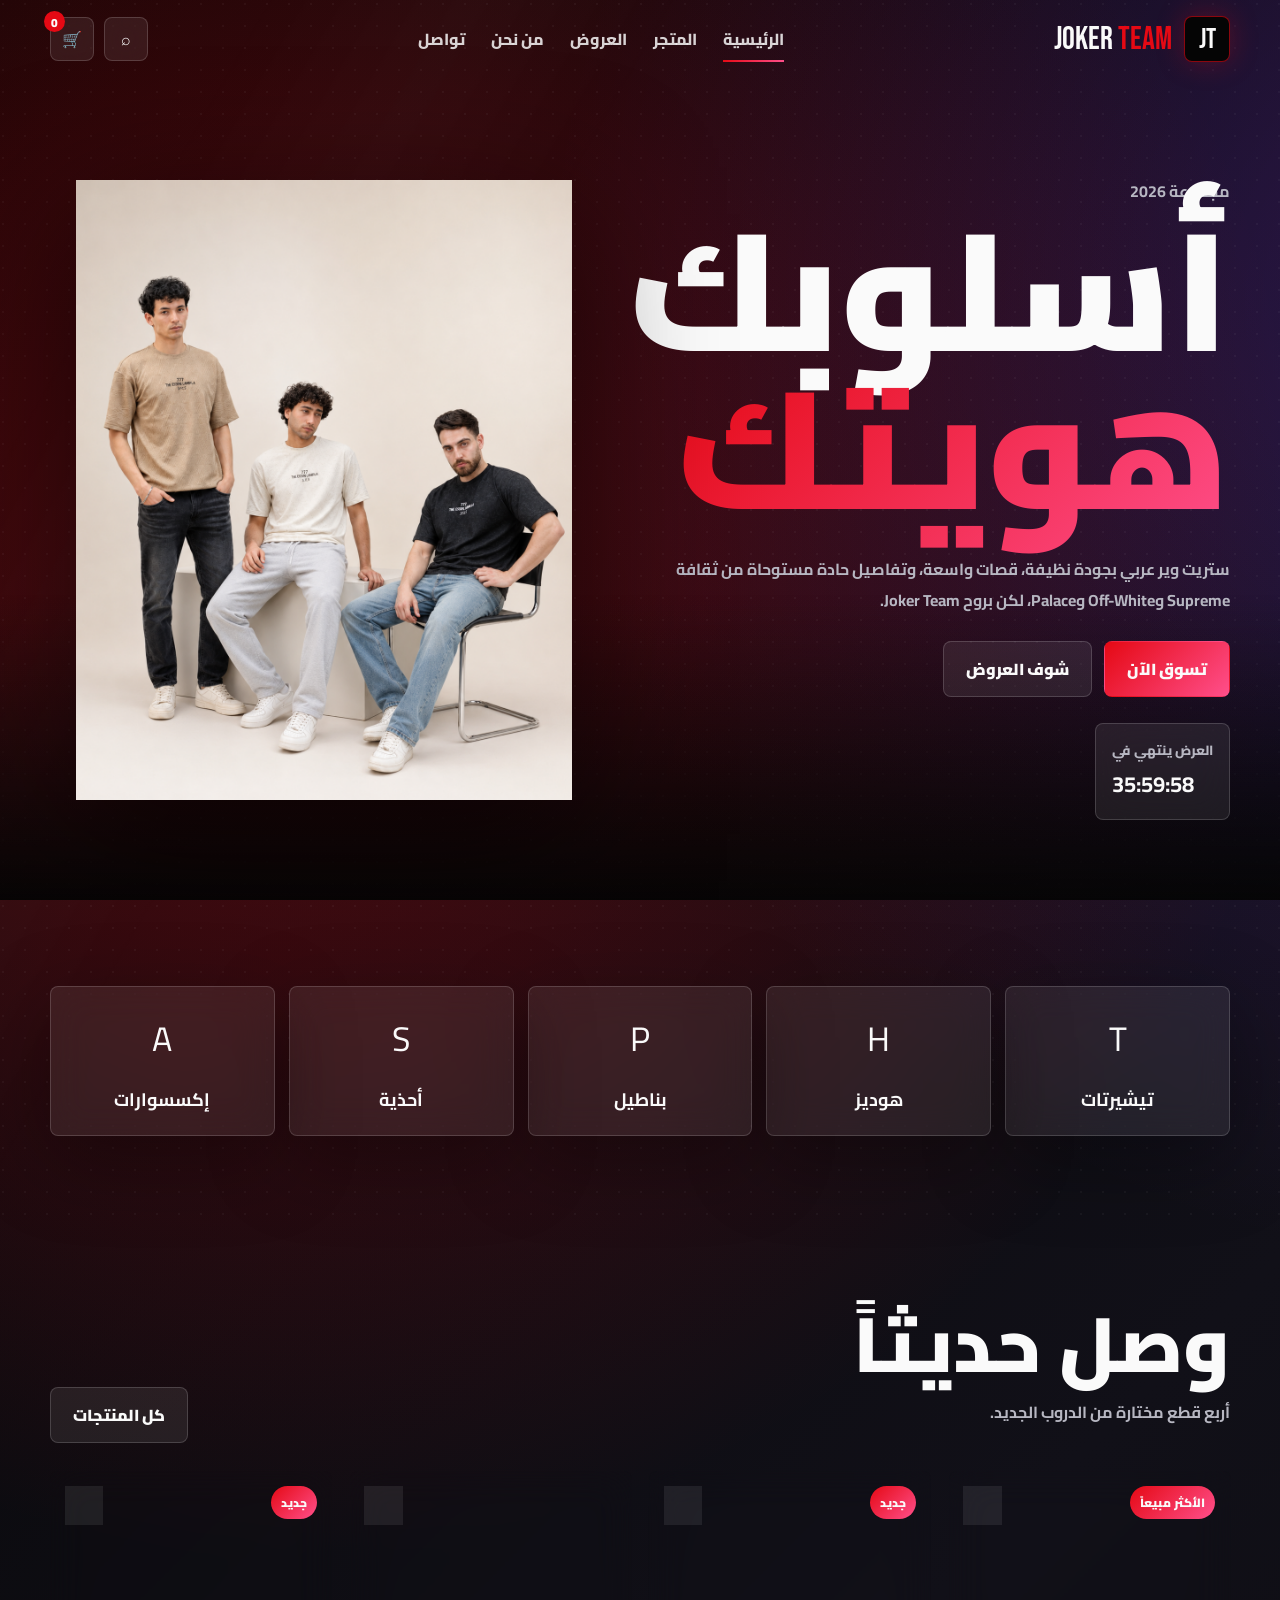
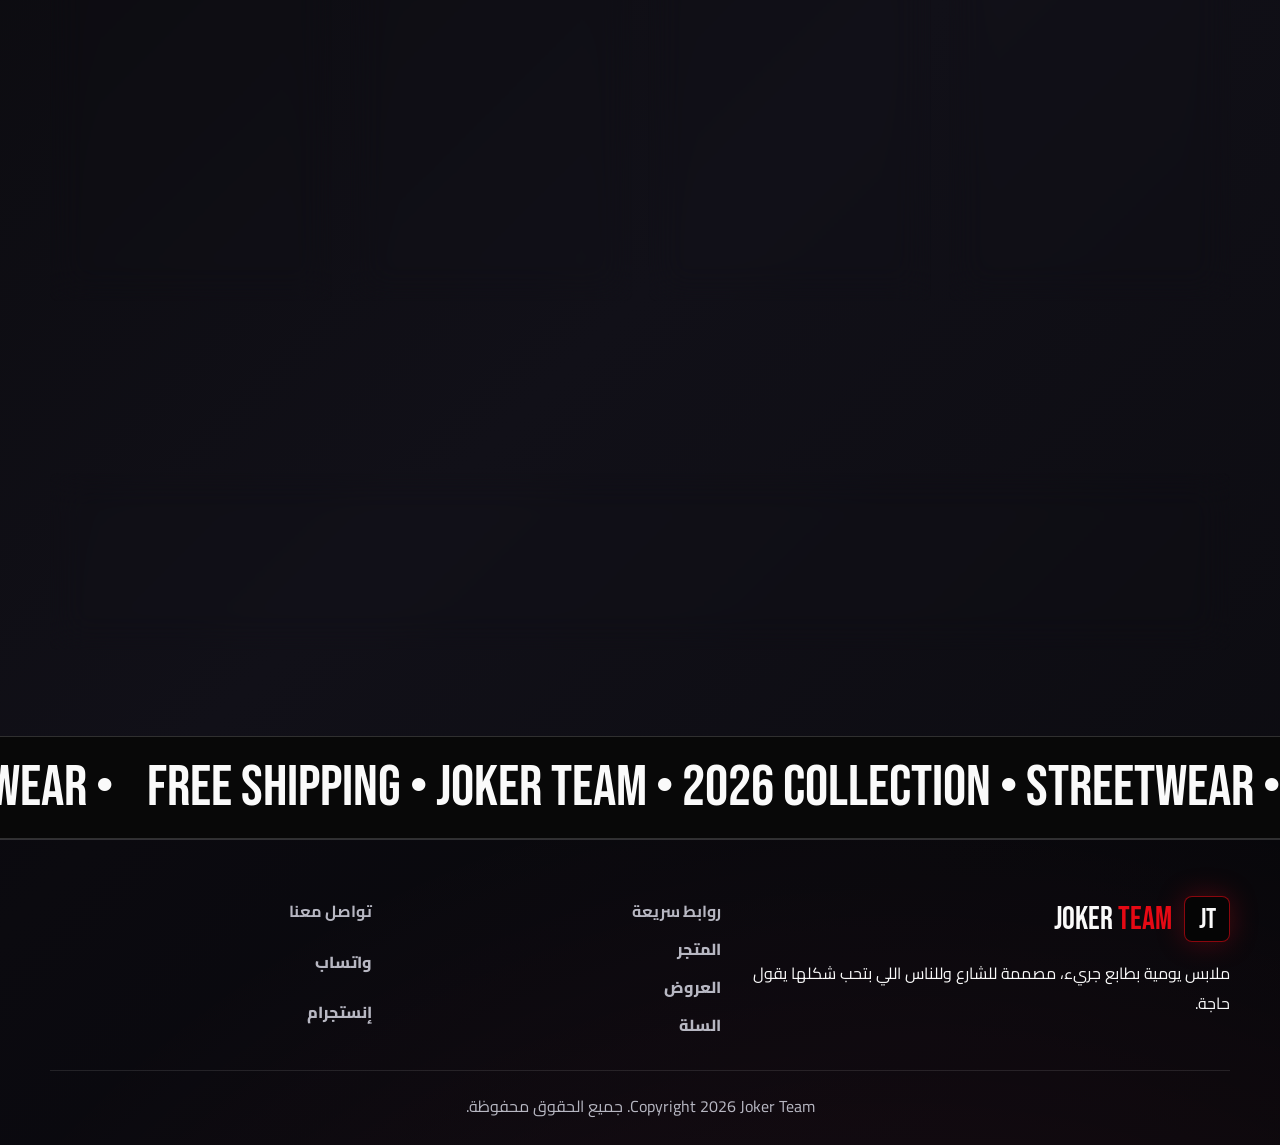
==== commit 7ebc95f9: "fix mobile lag and hero image" ====
--- a/index.html
+++ b/index.html
@@ -52,8 +52,12 @@
           <div class="countdown"><small>العرض ينتهي في</small><strong data-countdown>36:00:00</strong></div>
         </div>
         <div class="hero-visual" data-parallax>
-          <img class="float-animation" src="images/hero.png"loading="lazy" decoding="async" alt="Joker Team 2026 collection" loading="eager">
-        </div>
+         <img 
+  class="float-animation"
+  src="images/hero.png"
+  alt="Joker Team 2026 collection"
+  loading="eager"
+  decoding="async">
       </div>
     </section>
 
--- a/css/style.css
+++ b/css/style.css
@@ -1161,4 +1161,104 @@
     -webkit-backdrop-filter: none !important;
   }
 
+}
+/* MOBILE PERFORMANCE FIX */
+
+@media (max-width: 768px) {
+
+  html {
+    scroll-behavior: auto !important;
+  }
+
+  body {
+    background: #f6f7fb !important;
+  }
+
+  *,
+  *::before,
+  *::after {
+    animation: none !important;
+    transition: none !important;
+  }
+
+  body::before,
+  body::after,
+  .hero::before,
+  .hero::after,
+  .hero-bg::before,
+  .hero-bg::after,
+  .marquee {
+    display: none !important;
+    content: none !important;
+  }
+
+  .site-header,
+  .header {
+    backdrop-filter: none !important;
+    -webkit-backdrop-filter: none !important;
+    background: rgba(255,255,255,.95) !important;
+  }
+
+  .glass-card,
+  .product-card,
+  .product,
+  .category-card,
+  .offers-banner,
+  .hero-visual {
+    backdrop-filter: none !important;
+    -webkit-backdrop-filter: none !important;
+    box-shadow: 0 10px 24px rgba(0,0,0,.06) !important;
+  }
+
+  .float-animation,
+  [data-parallax] {
+    transform: none !important;
+  }
+
+  .hero {
+    min-height: auto !important;
+    padding-top: 110px !important;
+  }
+
+  .hero-grid {
+    grid-template-columns: 1fr !important;
+    gap: 20px !important;
+  }
+
+  .hero-copy h1 {
+    font-size: 58px !important;
+  }
+
+  .hero-visual img,
+  .hero-image,
+  .float-animation {
+    width: 100% !important;
+    max-height: 340px !important;
+    object-fit: contain !important;
+  }
+
+  .product img,
+  .product-media img {
+    height: 160px !important;
+    padding: 4px !important;
+  }
+
+  .product-grid,
+  .products {
+    grid-template-columns: repeat(2, 1fr) !important;
+    gap: 12px !important;
+  }
+
+  .category-strip,
+  .categories {
+    grid-template-columns: repeat(2, 1fr) !important;
+    gap: 12px !important;
+  }
+
+  .bottom-nav {
+    backdrop-filter: none !important;
+    -webkit-backdrop-filter: none !important;
+    background: rgba(255,255,255,.96) !important;
+  }
+
 }
